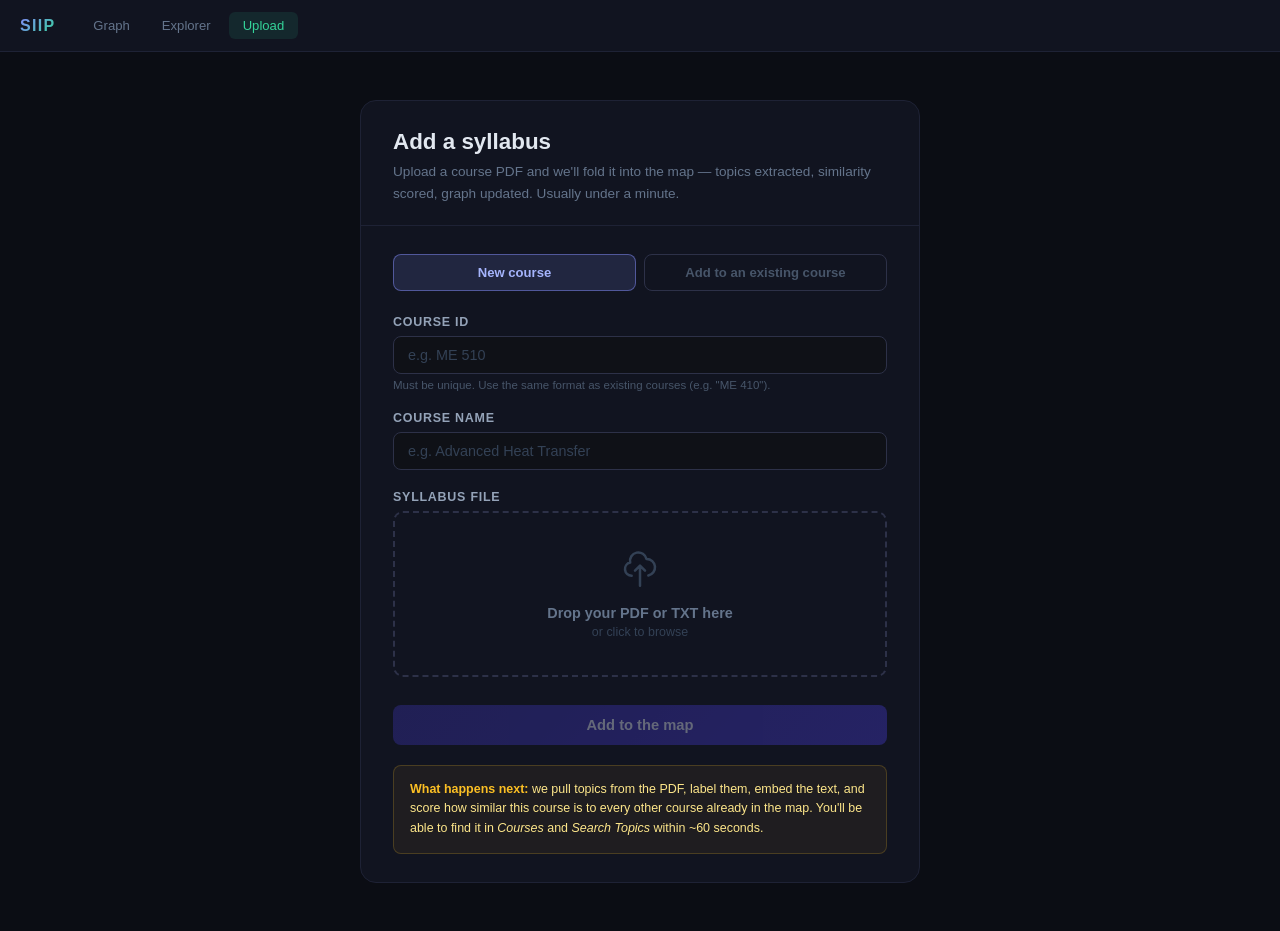
==== ui/upload.html @ 385b8535 "Lightened model weight and reembedded data" ====
<!DOCTYPE html>
<html lang="en">
<head>
  <meta charset="UTF-8" />
  <meta name="viewport" content="width=device-width, initial-scale=1.0" />
  <title>SIIP — Upload Syllabus</title>
  <script src="config.js" onerror="this.remove();"></script>
  <style>
    * { box-sizing: border-box; margin: 0; padding: 0; }

    body {
      font-family: -apple-system, BlinkMacSystemFont, "Segoe UI", sans-serif;
      background: #0b0d14;
      color: #e2e8f0;
      min-height: 100vh;
      display: flex;
      flex-direction: column;
    }

    /* ── Nav ── */
    nav {
      display: flex;
      align-items: center;
      background: #111420;
      border-bottom: 1px solid #1e2235;
      padding: 0 20px;
      height: 52px;
      flex-shrink: 0;
    }
    .nav-brand {
      font-size: 1rem;
      font-weight: 800;
      background: linear-gradient(135deg, #818cf8 0%, #34d399 100%);
      -webkit-background-clip: text;
      -webkit-text-fill-color: transparent;
      background-clip: text;
      letter-spacing: 0.08em;
      margin-right: 24px;
    }
    .nav-links { display: flex; gap: 4px; flex: 1; }
    .nav-link {
      padding: 6px 14px;
      border-radius: 6px;
      font-size: 0.82rem;
      font-weight: 500;
      color: #64748b;
      text-decoration: none;
      transition: all .15s;
    }
    .nav-link:hover { color: #e2e8f0; background: #1e2235; }
    .nav-link.active { color: #34d399; background: rgba(52,211,153,0.1); }

    /* ── Page layout ── */
    .page {
      flex: 1;
      display: flex;
      align-items: flex-start;
      justify-content: center;
      padding: 48px 20px;
    }

    .card {
      background: #111420;
      border: 1px solid #1e2235;
      border-radius: 16px;
      width: 100%;
      max-width: 560px;
      overflow: hidden;
    }

    .card-header {
      padding: 28px 32px 20px;
      border-bottom: 1px solid #1e2235;
    }

    .card-header h1 {
      font-size: 1.4rem;
      font-weight: 700;
      margin-bottom: 6px;
    }

    .card-header p {
      font-size: 0.85rem;
      color: #64748b;
      line-height: 1.6;
    }

    .card-body { padding: 28px 32px; }

    /* ── Form ── */
    .field { margin-bottom: 20px; }
    .field label {
      display: block;
      font-size: 0.78rem;
      font-weight: 600;
      color: #94a3b8;
      text-transform: uppercase;
      letter-spacing: 0.06em;
      margin-bottom: 7px;
    }
    .field input[type=text] {
      width: 100%;
      background: #0f1117;
      border: 1px solid #2d3148;
      border-radius: 8px;
      color: #e2e8f0;
      padding: 10px 14px;
      font-size: 0.9rem;
      transition: border-color .15s, box-shadow .15s;
    }
    .field input[type=text]:focus {
      outline: none;
      border-color: #818cf8;
      box-shadow: 0 0 0 3px rgba(129,140,248,0.12);
    }
    .field input[type=text]::placeholder { color: #334155; }
    .hint {
      font-size: 0.72rem;
      color: #475569;
      margin-top: 5px;
    }

    /* ── Drop zone ── */
    #drop-zone {
      border: 2px dashed #2d3148;
      border-radius: 10px;
      padding: 36px 20px;
      text-align: center;
      cursor: pointer;
      transition: all .2s;
      position: relative;
    }
    #drop-zone:hover, #drop-zone.dragover {
      border-color: #818cf8;
      background: rgba(129,140,248,0.05);
    }
    #drop-zone svg {
      width: 40px; height: 40px;
      color: #334155;
      margin-bottom: 12px;
      transition: color .2s;
    }
    #drop-zone:hover svg, #drop-zone.dragover svg { color: #818cf8; }
    #drop-zone .drop-title {
      font-size: 0.9rem;
      font-weight: 600;
      color: #64748b;
      margin-bottom: 4px;
    }
    #drop-zone .drop-sub {
      font-size: 0.78rem;
      color: #334155;
    }
    #file-input {
      position: absolute;
      inset: 0;
      opacity: 0;
      cursor: pointer;
      width: 100%;
    }
    #file-chosen {
      display: none;
      align-items: center;
      gap: 10px;
      background: rgba(52,211,153,0.08);
      border: 1px solid rgba(52,211,153,0.25);
      border-radius: 8px;
      padding: 10px 14px;
      margin-top: 12px;
    }
    #file-chosen svg { color: #34d399; width: 18px; height: 18px; flex-shrink: 0; }
    #file-chosen span { font-size: 0.82rem; color: #34d399; word-break: break-all; }

    /* ── Submit button ── */
    #btn-upload {
      width: 100%;
      padding: 12px;
      border-radius: 8px;
      border: none;
      font-size: 0.92rem;
      font-weight: 600;
      cursor: pointer;
      transition: all .2s;
      margin-top: 8px;
      background: linear-gradient(135deg, #3730a3, #4338ca);
      color: #e0e7ff;
    }
    #btn-upload:hover:not(:disabled) {
      background: linear-gradient(135deg, #4338ca, #6366f1);
      box-shadow: 0 4px 16px rgba(99,102,241,0.3);
      transform: translateY(-1px);
    }
    #btn-upload:disabled {
      opacity: 0.4;
      cursor: not-allowed;
      transform: none;
    }

    /* ── Status cards ── */
    .status {
      border-radius: 10px;
      padding: 20px;
      margin-top: 20px;
      display: none;
    }
    .status.info {
      background: rgba(129,140,248,0.08);
      border: 1px solid rgba(129,140,248,0.25);
    }
    .status.success {
      background: rgba(52,211,153,0.08);
      border: 1px solid rgba(52,211,153,0.25);
    }
    .status.error {
      background: rgba(248,113,113,0.08);
      border: 1px solid rgba(248,113,113,0.3);
    }
    .status-title {
      font-size: 0.88rem;
      font-weight: 700;
      margin-bottom: 6px;
    }
    .status.info .status-title   { color: #818cf8; }
    .status.success .status-title { color: #34d399; }
    .status.error .status-title   { color: #f87171; }
    .status-body {
      font-size: 0.82rem;
      line-height: 1.6;
      color: #94a3b8;
    }

    /* Progress bar */
    .progress-wrap {
      background: rgba(255,255,255,0.06);
      border-radius: 4px;
      height: 6px;
      margin-top: 14px;
      overflow: hidden;
    }
    .progress-bar {
      height: 6px;
      border-radius: 4px;
      background: linear-gradient(90deg, #818cf8, #34d399);
      width: 0%;
      transition: width .4s ease;
    }
    .progress-bar.indeterminate {
      width: 40%;
      animation: slide 1.4s ease-in-out infinite;
    }
    @keyframes slide {
      0%   { transform: translateX(-100%); width: 40%; }
      50%  { width: 60%; }
      100% { transform: translateX(250%); width: 40%; }
    }

    /* Action links */
    .action-links {
      display: flex;
      gap: 10px;
      margin-top: 16px;
      flex-wrap: wrap;
    }
    .action-btn {
      padding: 7px 16px;
      border-radius: 6px;
      font-size: 0.8rem;
      font-weight: 500;
      text-decoration: none;
      transition: all .15s;
    }
    .action-btn.primary {
      background: rgba(52,211,153,0.15);
      color: #34d399;
      border: 1px solid rgba(52,211,153,0.3);
    }
    .action-btn.primary:hover { background: rgba(52,211,153,0.25); }
    .action-btn.ghost {
      background: rgba(255,255,255,0.05);
      color: #64748b;
      border: 1px solid #2d3148;
    }
    .action-btn.ghost:hover { color: #e2e8f0; background: rgba(255,255,255,0.08); }

    /* Info note at bottom */
    .info-note {
      background: rgba(251,191,36,0.06);
      border: 1px solid rgba(251,191,36,0.2);
      border-radius: 8px;
      padding: 14px 16px;
      margin-top: 20px;
      font-size: 0.78rem;
      color: #92400e;
      color: #fde68a;
      line-height: 1.6;
    }
    .info-note strong { color: #fbbf24; }
  </style>
</head>
<body>

<nav>
  <span class="nav-brand">SIIP</span>
  <div class="nav-links">
    <a class="nav-link" href="/">Graph</a>
    <a class="nav-link" href="/?view=explorer">Explorer</a>
    <a class="nav-link active" href="/upload">Upload</a>
  </div>
</nav>

<div class="page">
  <div class="card">
    <div class="card-header">
      <h1 id="card-title">Add a syllabus</h1>
      <p id="card-desc">Upload a course PDF and we'll fold it into the map — topics extracted, similarity scored, graph updated. Usually under a minute.</p>
    </div>

    <div class="card-body">
      <!-- Mode toggle -->
      <div style="display:flex; gap:8px; margin-bottom:24px;">
        <button type="button" id="btn-mode-new" onclick="setMode('new')"
          style="flex:1; padding:10px; border-radius:8px; font-size:.82rem; font-weight:600;
                 cursor:pointer; border:1px solid rgba(129,140,248,0.5);
                 background:rgba(129,140,248,0.15); color:#a5b4fc; transition:all .15s;">
          New course
        </button>
        <button type="button" id="btn-mode-append" onclick="setMode('append')"
          style="flex:1; padding:10px; border-radius:8px; font-size:.82rem; font-weight:600;
                 cursor:pointer; border:1px solid #2d3148;
                 background:transparent; color:#475569; transition:all .15s;">
          Add to an existing course
        </button>
      </div>

      <form id="upload-form">
        <!-- NEW COURSE fields -->
        <div id="fields-new">
          <div class="field">
            <label>Course ID</label>
            <input type="text" id="course-id" placeholder="e.g. ME 510" />
            <div class="hint">Must be unique. Use the same format as existing courses (e.g. "ME 410").</div>
          </div>
          <div class="field">
            <label>Course Name</label>
            <input type="text" id="course-name" placeholder="e.g. Advanced Heat Transfer" />
          </div>
        </div>

        <!-- APPEND fields -->
        <div id="fields-append" style="display:none;">
          <div class="field">
            <label>Existing Course</label>
            <select id="course-select"
              style="width:100%; background:#0f1117; border:1px solid #2d3148; border-radius:8px;
                     color:#e2e8f0; padding:10px 14px; font-size:.9rem; outline:none;">
              <option value="">Loading courses…</option>
            </select>
            <div class="hint">The material will be added as extra context for this course and scores will recompile.</div>
          </div>
        </div>

        <div class="field">
          <label>Syllabus File</label>
          <div id="drop-zone">
            <input type="file" id="file-input" accept=".pdf,.txt" />
            <svg fill="none" stroke="currentColor" viewBox="0 0 24 24">
              <path stroke-linecap="round" stroke-linejoin="round" stroke-width="1.5"
                d="M7 16a4 4 0 01-.88-7.903A5 5 0 1115.9 6L16 6a5 5 0 011 9.9M15 13l-3-3m0 0l-3 3m3-3v12" />
            </svg>
            <div class="drop-title">Drop your PDF or TXT here</div>
            <div class="drop-sub">or click to browse</div>
          </div>
          <div id="file-chosen">
            <svg fill="none" stroke="currentColor" viewBox="0 0 24 24">
              <path stroke-linecap="round" stroke-linejoin="round" stroke-width="2"
                d="M9 12l2 2 4-4m6 2a9 9 0 11-18 0 9 9 0 0118 0z" />
            </svg>
            <span id="file-name"></span>
          </div>
        </div>

        <button type="submit" id="btn-upload" disabled>Add to the map</button>
      </form>


      <!-- Status messages -->
      <div class="status info" id="status-loading">
        <div class="status-title">Processing…</div>
        <div class="status-body" id="status-loading-text">Uploading file and starting ingestion pipeline.</div>
        <div class="progress-wrap"><div class="progress-bar indeterminate"></div></div>
      </div>

      <div class="status info" id="status-polling">
        <div class="status-title">Working on it…</div>
        <div class="status-body" id="status-polling-text">
          We're parsing the PDF and scoring how this course connects to every other course.
          This takes about 30–60 seconds.
        </div>
        <div class="progress-wrap"><div class="progress-bar indeterminate"></div></div>
      </div>

      <div class="status success" id="status-success">
        <div class="status-title">✓ Added to the map</div>
        <div class="status-body" id="status-success-text"></div>
        <div class="action-links">
          <a class="action-btn primary" href="/?view=explorer">Open Courses</a>
          <a class="action-btn primary" href="/">View the map</a>
          <a class="action-btn ghost" href="/upload" onclick="resetForm(); return false;">Add another</a>
        </div>
      </div>

      <div class="status error" id="status-error">
        <div class="status-title">Something went wrong</div>
        <div class="status-body" id="status-error-text"></div>
      </div>

      <div class="info-note" id="info-note">
        <strong>What happens next:</strong> we pull topics from the PDF, label them, embed the text, and score how similar this course is to every other course already in the map. You'll be able to find it in <em>Courses</em> and <em>Search Topics</em> within ~60 seconds.
      </div>
    </div>
  </div>
</div>

<script>
const API = (typeof window.__SIIP_API__ === 'string' && window.__SIIP_API__)
  ? window.__SIIP_API__.replace(/\/+$/, '')
  : (window.location.hostname === 'localhost' || window.location.hostname === '127.0.0.1'
      ? 'http://localhost:8080'
      : window.location.origin);
let selectedFile   = null;
let pollingInterval = null;
let currentMode    = 'new'; // 'new' | 'append'

const fileInput  = document.getElementById('file-input');
const dropZone   = document.getElementById('drop-zone');
const fileChosen = document.getElementById('file-chosen');
const fileName   = document.getElementById('file-name');
const btnUpload  = document.getElementById('btn-upload');

// ── Mode toggle ────────────────────────────────────────────────────────────────
function setMode(mode) {
  currentMode = mode;
  const isNew = mode === 'new';

  document.getElementById('fields-new').style.display    = isNew ? '' : 'none';
  document.getElementById('fields-append').style.display = isNew ? 'none' : '';

  const btnNew    = document.getElementById('btn-mode-new');
  const btnAppend = document.getElementById('btn-mode-append');
  btnNew.style.background    = isNew ? 'rgba(129,140,248,0.15)' : 'transparent';
  btnNew.style.color         = isNew ? '#a5b4fc' : '#475569';
  btnNew.style.borderColor   = isNew ? 'rgba(129,140,248,0.5)' : '#2d3148';
  btnAppend.style.background = isNew ? 'transparent' : 'rgba(52,211,153,0.12)';
  btnAppend.style.color      = isNew ? '#475569' : '#34d399';
  btnAppend.style.borderColor= isNew ? '#2d3148' : 'rgba(52,211,153,0.4)';

  document.getElementById('card-title').textContent = isNew
    ? 'Add a syllabus' : 'Add material to a course';
  document.getElementById('card-desc').textContent = isNew
    ? "Upload a course PDF and we'll fold it into the map — topics extracted, similarity scored, graph updated. Usually under a minute."
    : "Drop in lecture notes, slides, or extra reading. We'll add new topics to the course and re-score how it relates to everything else.";
  document.getElementById('info-note').innerHTML = isNew
    ? "<strong>What happens next:</strong> we pull topics from the PDF, label them, embed the text, and score how similar this course is to every other course already in the map. You'll be able to find it in <em>Courses</em> and <em>Search Topics</em> within ~60 seconds."
    : "<strong>What happens next:</strong> the new material is broken into topics and merged with what we already have for this course. All similarity scores are recomputed so the rest of the map stays in sync.";
  document.getElementById('btn-upload').textContent = isNew ? 'Add to the map' : 'Update the course';

  checkReady();
}

// Load existing courses for the append dropdown
async function loadCourses() {
  try {
    const resp = await fetch(`${API}/courses`);
    const courses = await resp.json();
    const sel = document.getElementById('course-select');
    sel.innerHTML = '<option value="">Select a course…</option>';
    courses.forEach(c => {
      const opt = document.createElement('option');
      opt.value = c.course_id;
      opt.textContent = `${c.course_id} — ${c.name}`;
      sel.appendChild(opt);
    });
    sel.addEventListener('change', checkReady);
  } catch (e) {
    console.error('Could not load courses:', e);
  }
}
loadCourses();

// ── File handling ──────────────────────────────────────────────────────────────
function setFile(file) {
  const ext = file ? file.name.split('.').pop().toLowerCase() : '';
  if (!file || !['pdf', 'txt'].includes(ext)) {
    showError('Only PDF and TXT files are supported.');
    return;
  }
  selectedFile = file;
  fileName.textContent = file.name;
  fileChosen.style.display = 'flex';
  checkReady();
}

fileInput.addEventListener('change', e => setFile(e.target.files[0]));

// Drop directly on the zone
dropZone.addEventListener('dragover', e => { e.preventDefault(); dropZone.classList.add('dragover'); });
dropZone.addEventListener('dragleave', () => dropZone.classList.remove('dragover'));
dropZone.addEventListener('drop', e => {
  e.preventDefault();
  e.stopPropagation();
  dropZone.classList.remove('dragover');
  if (e.dataTransfer.files.length) setFile(e.dataTransfer.files[0]);
});

// Page-wide drag handling so (a) the browser doesn't navigate when the user
// misses the drop zone, and (b) the drop zone highlights as soon as a file
// is dragged anywhere over the page — clear "aim here" cue.
let dragDepth = 0;
const isFileDrag = e => e.dataTransfer && Array.from(e.dataTransfer.types || []).includes('Files');

window.addEventListener('dragenter', e => {
  if (!isFileDrag(e)) return;
  e.preventDefault();
  dragDepth++;
  dropZone.classList.add('dragover');
});
window.addEventListener('dragover', e => { if (isFileDrag(e)) e.preventDefault(); });
window.addEventListener('dragleave', e => {
  if (!isFileDrag(e)) return;
  dragDepth = Math.max(0, dragDepth - 1);
  if (dragDepth === 0) dropZone.classList.remove('dragover');
});
window.addEventListener('drop', e => {
  if (!isFileDrag(e)) return;
  e.preventDefault();
  dragDepth = 0;
  dropZone.classList.remove('dragover');
  // If they actually dropped on the zone, the dropZone handler above already
  // ran and set the file. If they missed, fall back to picking the first file.
  if (!selectedFile && e.dataTransfer.files.length) setFile(e.dataTransfer.files[0]);
});

['course-id', 'course-name'].forEach(id =>
  document.getElementById(id).addEventListener('input', checkReady)
);

function checkReady() {
  let ready = false;
  if (currentMode === 'new') {
    const id   = document.getElementById('course-id').value.trim();
    const name = document.getElementById('course-name').value.trim();
    ready = !!(id && name && selectedFile);
  } else {
    const sel = document.getElementById('course-select').value;
    ready = !!(sel && selectedFile);
  }
  btnUpload.disabled = !ready;
}

// ── Status helpers ─────────────────────────────────────────────────────────────
function showStatus(id) {
  ['status-loading','status-polling','status-success','status-error'].forEach(s => {
    document.getElementById(s).style.display = s === id ? 'block' : 'none';
  });
}
function showError(msg) {
  document.getElementById('status-error-text').textContent = msg;
  showStatus('status-error');
}
function hideAllStatus() {
  ['status-loading','status-polling','status-success','status-error'].forEach(s =>
    document.getElementById(s).style.display = 'none'
  );
}

// ── Submit ─────────────────────────────────────────────────────────────────────
document.getElementById('upload-form').addEventListener('submit', async e => {
  e.preventDefault();
  btnUpload.disabled = true;
  showStatus('status-loading');

  const form = new FormData();
  form.append('file', selectedFile);

  let endpoint, courseId, courseName;

  if (currentMode === 'new') {
    courseId   = document.getElementById('course-id').value.trim();
    courseName = document.getElementById('course-name').value.trim();
    form.append('course_id', courseId);
    form.append('course_name', courseName);
    endpoint = `${API}/ingest/pdf`;
  } else {
    const sel = document.getElementById('course-select');
    courseId   = sel.value;
    courseName = sel.options[sel.selectedIndex].textContent.split(' — ')[1] || courseId;
    form.append('course_id', courseId);
    endpoint = `${API}/ingest/append`;
  }

  try {
    const apiKey = localStorage.getItem('gemini_api_key') || '';
    const headers = apiKey ? { 'X-Api-Key': apiKey } : {};
    const resp = await fetch(endpoint, { method: 'POST', body: form, headers });
    const data = await resp.json();
    if (!resp.ok) {
      showError(data.detail || 'Upload failed. Please try again.');
      btnUpload.disabled = false;
      return;
    }
    showStatus('status-polling');
    startPolling(courseId, courseName);
  } catch (err) {
    showError('Network error: ' + err.message);
    btnUpload.disabled = false;
  }
});

function startPolling(courseId, courseName) {
  let attempts = 0;
  const maxAttempts = 60; // 3 min total
  let courseSeenAt = null;

  pollingInterval = setInterval(async () => {
    attempts++;
    const elapsed = attempts * 3;

    try {
      // Always check for errors first
      const statusResp = await fetch(`${API}/ingest/status/${encodeURIComponent(courseId)}`);
      if (statusResp.ok) {
        const status = await statusResp.json();
        if (status.status === 'error') {
          clearInterval(pollingInterval);
          pollingInterval = null;
          showError(status.message || 'Ingestion failed. Check your API key and try again.');
          btnUpload.disabled = false;
          return;
        }
      }

      // Phase 1: wait for course row to appear (LLM extraction + chunking done)
      if (!courseSeenAt) {
        const resp = await fetch(`${API}/courses/${encodeURIComponent(courseId)}`);
        if (resp.ok) courseSeenAt = elapsed;
        document.getElementById('status-polling-text').textContent =
          `Extracting topics and labeling categories… (${elapsed}s)`;
        return;
      }

      // Phase 2: wait for similarity scores to appear
      document.getElementById('status-polling-text').textContent =
        `Computing similarity scores… (${elapsed}s)`;

      const simResp = await fetch(`${API}/similarity/neighbors?course=${encodeURIComponent(courseId)}&top=5`);
      const simData = simResp.ok ? await simResp.json() : null;
      const simCount = simData?.neighbors?.length ?? 0;

      if (simCount > 0) {
        clearInterval(pollingInterval);
        pollingInterval = null;
        const verb = currentMode === 'append' ? 'updated' : 'added to the knowledge graph';
        document.getElementById('status-success-text').innerHTML =
          `<strong>${courseName}</strong> (${courseId}) ${verb}.<br>` +
          `Similarity scores computed against <strong>${simCount}+</strong> existing courses.`;
        showStatus('status-success');
      }
    } catch (_) {}

    if (attempts >= maxAttempts) {
      clearInterval(pollingInterval);
      pollingInterval = null;
      showError('Taking longer than expected. Check server logs or refresh the Explorer in a minute.');
    }
  }, 3000);
}

function resetForm() {
  document.getElementById('upload-form').reset();
  selectedFile = null;
  fileChosen.style.display = 'none';
  btnUpload.disabled = true;
  hideAllStatus();
  if (pollingInterval) { clearInterval(pollingInterval); pollingInterval = null; }
}
</script>
</body>
</html>
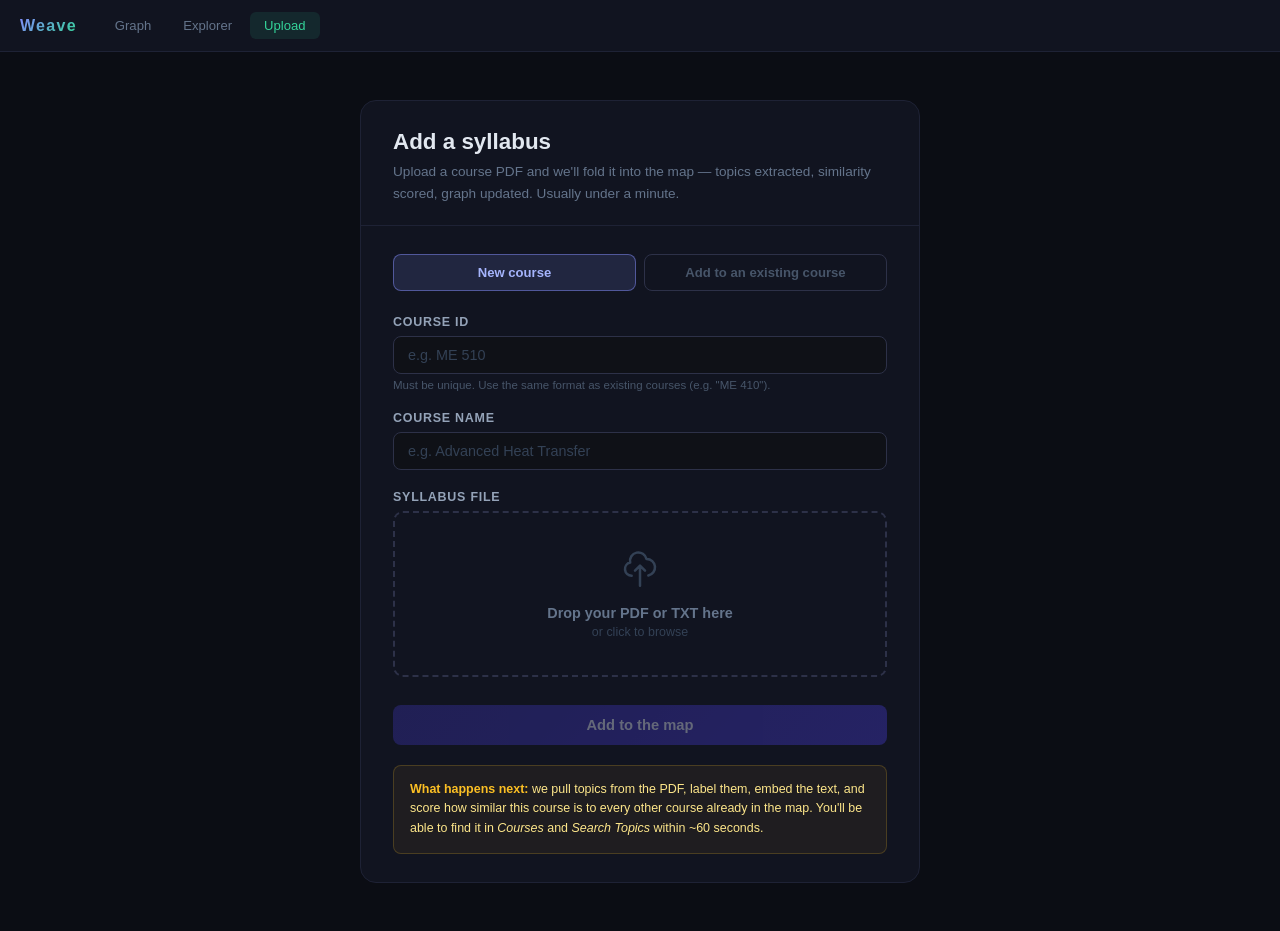
==== commit 371fa74a: "Rebrand SIIP/Armchair to Weave; drop dead Oracle CLI venv from archive User-facing name is now "Weav" ====
--- a/ui/upload.html
+++ b/ui/upload.html
@@ -3,7 +3,7 @@
 <head>
   <meta charset="UTF-8" />
   <meta name="viewport" content="width=device-width, initial-scale=1.0" />
-  <title>SIIP — Upload Syllabus</title>
+  <title>Weave — Upload Syllabus</title>
   <script src="config.js" onerror="this.remove();"></script>
   <style>
     * { box-sizing: border-box; margin: 0; padding: 0; }
@@ -300,7 +300,7 @@
 <body>
 
 <nav>
-  <span class="nav-brand">SIIP</span>
+  <span class="nav-brand">Weave</span>
   <div class="nav-links">
     <a class="nav-link" href="/">Graph</a>
     <a class="nav-link" href="/?view=explorer">Explorer</a>
@@ -422,8 +422,8 @@
 </div>
 
 <script>
-const API = (typeof window.__SIIP_API__ === 'string' && window.__SIIP_API__)
-  ? window.__SIIP_API__.replace(/\/+$/, '')
+const API = (typeof window.__WEAVE_API__ === 'string' && window.__WEAVE_API__)
+  ? window.__WEAVE_API__.replace(/\/+$/, '')
   : (window.location.hostname === 'localhost' || window.location.hostname === '127.0.0.1'
       ? 'http://localhost:8080'
       : window.location.origin);
